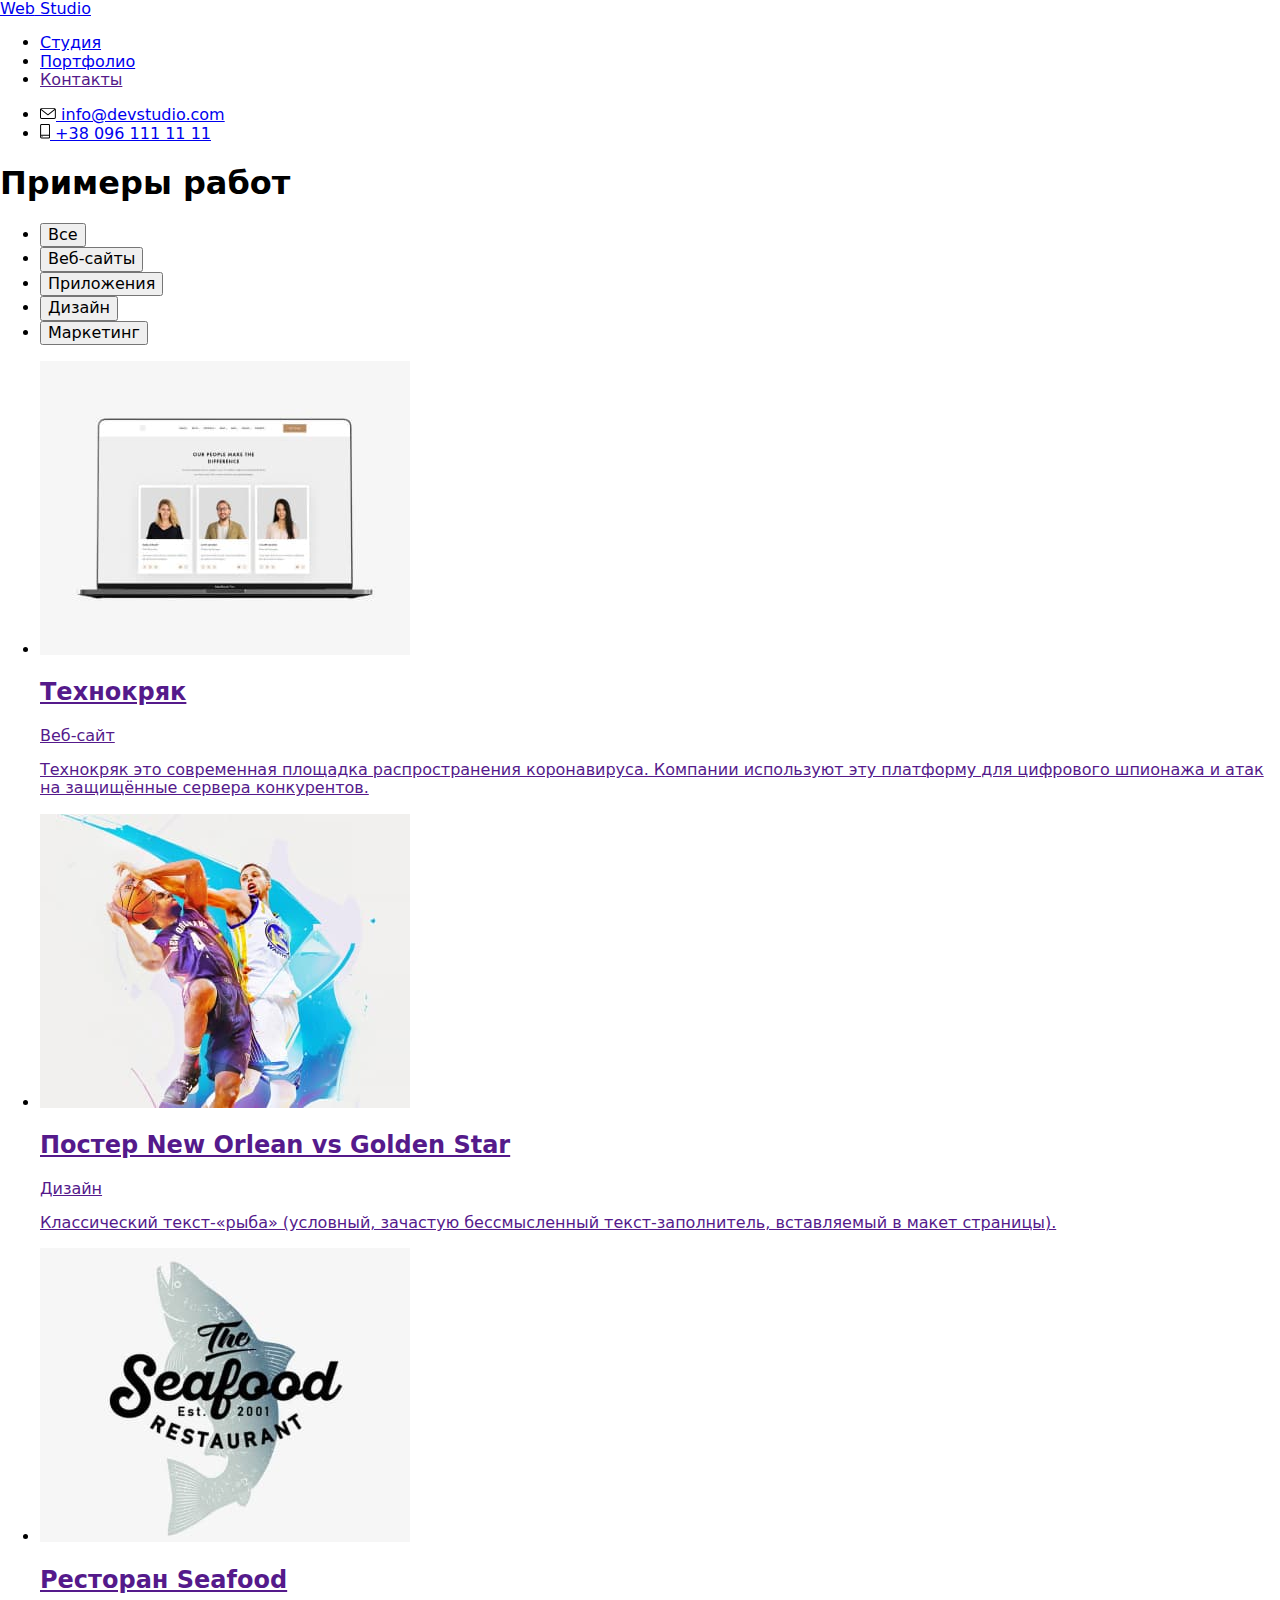
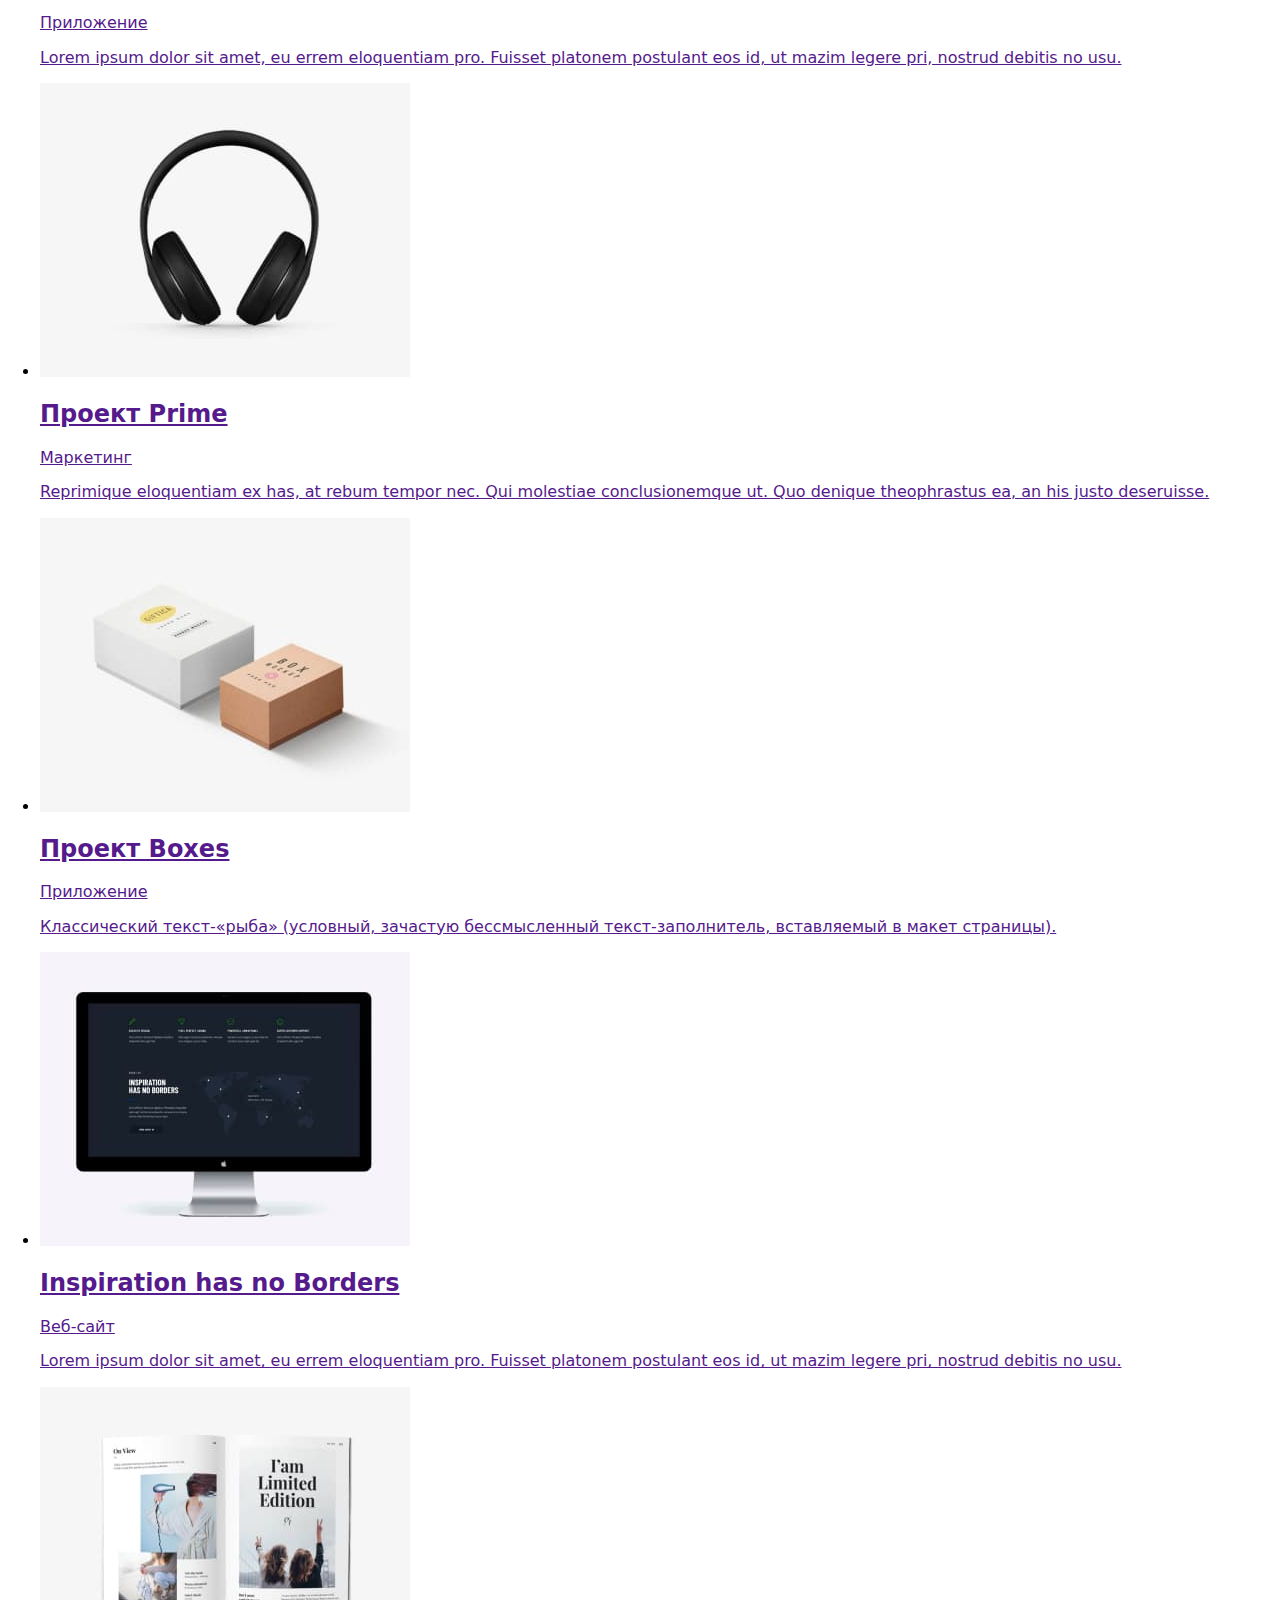
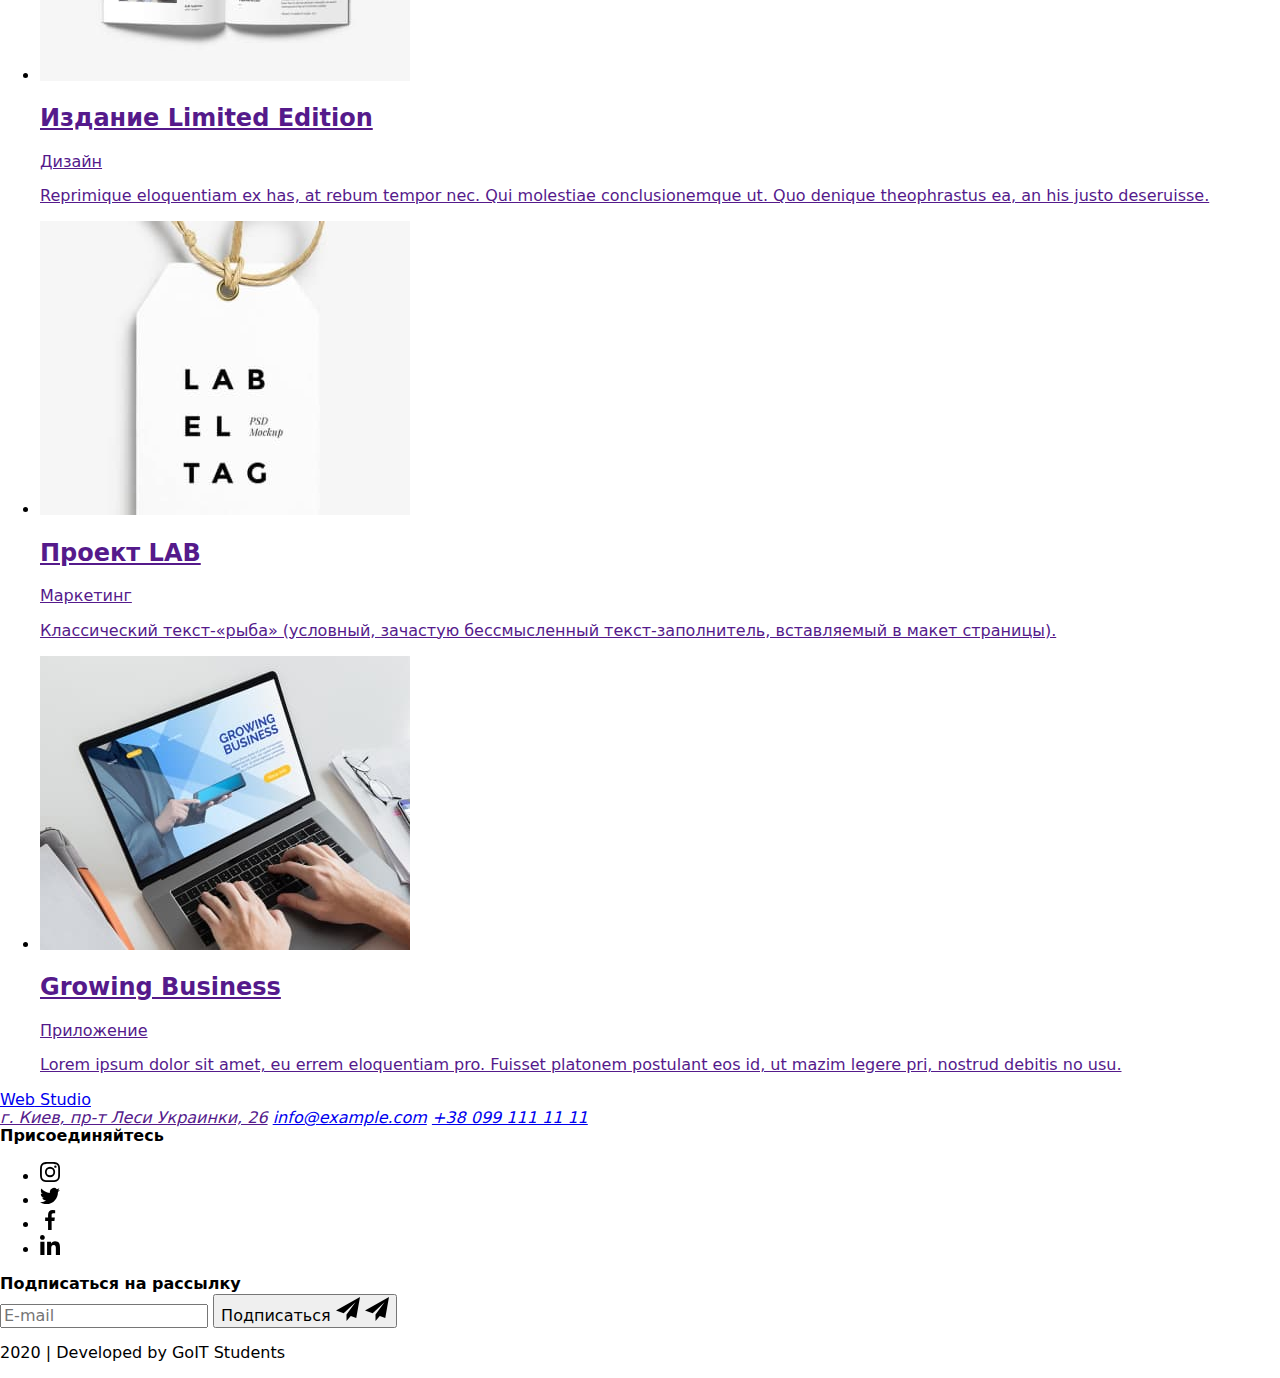
==== portfolio.html @ 7282d92f "Create portfolio.html" ====
<!DOCTYPE html>
<html lang="ru">
  <head>
    <meta charset="UTF-8" />
    <meta name="viewport" content="width=device-width, initial-scale=1.0" />
    <title>Web Studio - Портфолио</title>
    <link
      href="https://fonts.googleapis.com/css2?family=Raleway:wght@700&family=Roboto:wght@400;500;700;900&display=swap"
      rel="stylesheet"
    />
    <link
      rel="stylesheet"
      href="https://cdnjs.cloudflare.com/ajax/libs/modern-normalize/0.6.0/modern-normalize.min.css"
    />
    <link rel="stylesheet" href="./css/styles.css" />
  </head>
  <body class="page">
    <!-- Page header -->
    <header class="page-header">
      <div class="container">
        <a href="./index.html" class="logo link"
          ><span class="web">Web</span> <span class="studio">Studio</span></a
        >
        <nav>
          <ul class="nav list">
            <li class="item-nav">
              <a href="./index.html" class="nav-item link">Студия</a>
            </li>
            <li class="item-nav">
              <a href="./portfolio.html" class="nav-item link current"
                >Портфолио</a
              >
            </li>
            <li class="item-nav">
              <a href="" class="nav-item link">Контакты</a>
            </li>
          </ul>
        </nav>
        <ul class="nav-contacts list">
          <li class="item-nav-contacts">
            <a href="mailto:info@devstudio.com" class="nav-contacts-item link">
              <svg class="icon-envelope" width="16" height="11.2">
                <use href="./images/svg/sprite.svg#icon-envelope"></use>
              </svg>
              info@devstudio.com
            </a>
          </li>
          <li class="item-nav-contacts">
            <a href="tel:+380961111111" class="nav-contacts-item link">
              <svg class="icon-smartphone" width="10" height="14.94">
                <use href="./images/svg/sprite.svg#icon-smartphone"></use>
              </svg>
              +38 096 111 11 11
            </a>
          </li>
        </ul>
      </div>
    </header>
    <!-- Main -->
    <main class="portfolio">
      <!-- Portfolio filter -->
      <div class="container">
        <h1 class="title visually-hidden">Примеры работ</h1>
        <ul class="filter list">
          <li class="filter-item">
            <button type="button" class="filter-button">Все</button>
          </li>
          <li class="filter-item">
            <button type="button" class="filter-button">
              Веб-сайты
            </button>
          </li>
          <li class="filter-item">
            <button type="button" class="filter-button">
              Приложения
            </button>
          </li>
          <li class="filter-item">
            <button type="button" class="filter-button">Дизайн</button>
          </li>
          <li class="filter-item">
            <button type="button" class="filter-button">
              Маркетинг
            </button>
          </li>
        </ul>
        <!-- Examples -->
        <ul class="examples list">
          <li class="examples-item">
            <a href="" class="link">
              <div class="examples-thumb">
                <img
                  src="./images/portfolio/technohriak.jpg"
                  width="370"
                  height="294"
                  alt="открытый ноутбук"
                  class="img"
                />
              </div>
              <div class="examples-content">
                <h2 class="examples-title">Технокряк</h2>
                <p class="sort">Веб-сайт</p>
                <p class="description">
                  Технокряк это современная площадка распространения
                  коронавируса. Компании используют эту платформу для цифрового
                  шпионажа и атак на защищённые сервера конкурентов.
                </p>
              </div>
            </a>
          </li>
          <li class="examples-item">
            <a href="" class="link">
              <div class="examples-thumb">
                <img
                  src="./images/portfolio/neworlean.jpg"
                  width="370"
                  height="294"
                  alt="два баскетболиста бросают мяч"
                  class="img"
                />
              </div>
              <div class="examples-content">
                <h2 class="examples-title">
                  Постер New Orlean vs Golden Star
                </h2>
                <p class="sort">Дизайн</p>
                <p class="description">
                  Классический текст-«рыба» (условный, зачастую бессмысленный
                  текст-заполнитель, вставляемый в макет страницы).
                </p>
              </div>
            </a>
          </li>
          <li class="examples-item">
            <a href="" class="link">
              <div class="examples-thumb">
                <img
                  src="./images/portfolio/seafood.jpg"
                  width="370"
                  height="294"
                  alt="лосось"
                  class="img"
                />
              </div>
              <div class="examples-content">
                <h2 class="examples-title">Ресторан Seafood</h2>
                <p class="sort">Приложение</p>
                <p class="description">
                  Lorem ipsum dolor sit amet, eu errem eloquentiam pro. Fuisset
                  platonem postulant eos id, ut mazim legere pri, nostrud
                  debitis no usu.
                </p>
              </div>
            </a>
          </li>
          <li class="examples-item">
            <a href="" class="link">
              <div class="examples-thumb">
                <img
                  src="./images/portfolio/prime.jpg"
                  width="370"
                  height="294"
                  alt="закрытые черные наушники"
                  class="img"
                />
              </div>
              <div class="examples-content">
                <h2 class="examples-title">Проект Prime</h2>
                <p class="sort">Маркетинг</p>
                <p class="description">
                  Reprimique eloquentiam ex has, at rebum tempor nec. Qui
                  molestiae conclusionemque ut. Quo denique theophrastus ea, an
                  his justo deseruisse.
                </p>
              </div>
            </a>
          </li>
          <li class="examples-item">
            <a href="" class="link">
              <div class="examples-thumb">
                <img
                  src="./images/portfolio/boxes.jpg"
                  width="370"
                  height="294"
                  alt="две коробки"
                  class="img"
                />
              </div>
              <div class="examples-content">
                <h2 class="examples-title">Проект Boxes</h2>
                <p class="sort">Приложение</p>
                <p class="description">
                  Классический текст-«рыба» (условный, зачастую бессмысленный
                  текст-заполнитель, вставляемый в макет страницы).
                </p>
              </div>
            </a>
          </li>
          <li class="examples-item">
            <a href="" class="link">
              <div class="examples-thumb">
                <img
                  src="./images/portfolio/inspiration.jpg"
                  width="370"
                  height="294"
                  alt="монитор Apple"
                  class="img"
                />
              </div>
              <div class="examples-content">
                <h2 class="examples-title">Inspiration has no Borders</h2>
                <p class="sort">Веб-сайт</p>
                <p class="description">
                  Lorem ipsum dolor sit amet, eu errem eloquentiam pro. Fuisset
                  platonem postulant eos id, ut mazim legere pri, nostrud
                  debitis no usu.
                </p>
              </div>
            </a>
          </li>
          <li class="examples-item">
            <a href="" class="link">
              <div class="examples-thumb">
                <img
                  src="./images/portfolio/limited.jpg"
                  width="370"
                  height="294"
                  alt="открытый глянцевый журнал"
                  class="img"
                />
              </div>
              <div class="examples-content">
                <h2 class="examples-title">Издание Limited Edition</h2>
                <p class="sort">Дизайн</p>
                <p class="description">
                  Reprimique eloquentiam ex has, at rebum tempor nec. Qui
                  molestiae conclusionemque ut. Quo denique theophrastus ea, an
                  his justo deseruisse.
                </p>
              </div>
            </a>
          </li>
          <li class="examples-item">
            <a href="" class="link">
              <div class="examples-thumb">
                <img
                  src="./images/portfolio/lab.jpg"
                  width="370"
                  height="294"
                  alt="бирка для одежды"
                  class="img"
                />
              </div>
              <div class="examples-content">
                <h2 class="examples-title">Проект LAB</h2>
                <p class="sort">Маркетинг</p>
                <p class="description">
                  Классический текст-«рыба» (условный, зачастую бессмысленный
                  текст-заполнитель, вставляемый в макет страницы).
                </p>
              </div>
            </a>
          </li>
          <li class="examples-item">
            <a href="" class="link">
              <div class="examples-thumb">
                <img
                  src="./images/portfolio/growing.jpg"
                  width="370"
                  height="294"
                  alt="открытый ноутбук и документы"
                  class="img"
                />
              </div>
              <div class="examples-content">
                <h2 class="examples-title">Growing Business</h2>
                <p class="sort">Приложение</p>
                <p class="description">
                  Lorem ipsum dolor sit amet, eu errem eloquentiam pro. Fuisset
                  platonem postulant eos id, ut mazim legere pri, nostrud
                  debitis no usu.
                </p>
              </div>
            </a>
          </li>
        </ul>
      </div>
    </main>
    <!-- Page footer -->
    <footer class="footer">
      <div class="container">
        <div>
          <a href="./index.html" class="logo-footer link"
            ><span class="web">Web</span> <span class="studio">Studio</span></a
          >
          <!-- Contacts -->
          <address class="address">
            <a href="" class="place link">г. Киев, пр-т Леси Украинки, 26</a>
            <a href="mailto:info@example.com" class="contacts link"
              >info@example.com</a
            >
            <a href="tel:+380991111111" class="contacts link"
              >+38 099 111 11 11</a
            >
          </address>
        </div>
        <!-- Social networks -->
        <div class="social">
          <b class="action">Присоединяйтесь</b>
          <ul class="list">
            <li>
              <a href="" class="link" aria-label="Ссылка на Instagram">
                <svg class="icon-instagram" width="20" height="20">
                  <use href="./images/svg/sprite.svg#icon-instagram"></use>
                </svg>
              </a>
            </li>
            <li>
              <a href="" class="link" aria-label="Ссылка на Twitter">
                <svg class="icon-twitter" width="20" height="20">
                  <use href="./images/svg/sprite.svg#icon-twitter"></use>
                </svg>
              </a>
            </li>
            <li>
              <a href="" class="link" aria-label="Ссылка на Facebook">
                <svg class="icon-facebook" width="20" height="20">
                  <use href="./images/svg/sprite.svg#icon-facebook"></use>
                </svg>
              </a>
            </li>
            <li>
              <a href="" class="link" aria-label="Ссылка на LinkedIn">
                <svg class="icon-linkedin" width="20" height="20">
                  <use href="./images/svg/sprite.svg#icon-linkedin"></use>
                </svg>
              </a>
            </li>
          </ul>
        </div>
        <!-- Subscribe -->
        <div class="subscribe">
          <b class="action">Подписаться на рассылку</b>
          <form class="subscribe-form">
            <input
              type="email"
              name="email-subscribe"
              id="email-subscribe"
              placeholder="E-mail"
              class="email-subscribe"
            />
            <button href="" class="button">
              Подписаться
              <svg class="icon-airplane-one" width="24" height="24">
                <use href="./images/svg/sprite.svg#icon-airplane"></use>
              </svg>
              <svg class="icon-airplane-two" width="24" height="24">
                <use href="./images/svg/sprite.svg#icon-airplane"></use>
              </svg>
            </button>
          </form>
        </div>
      </div>
      <!-- Copyright -->
      <p class="copyright">2020 | Developed by GoIT Students</p>
    </footer>
  </body>
</html>
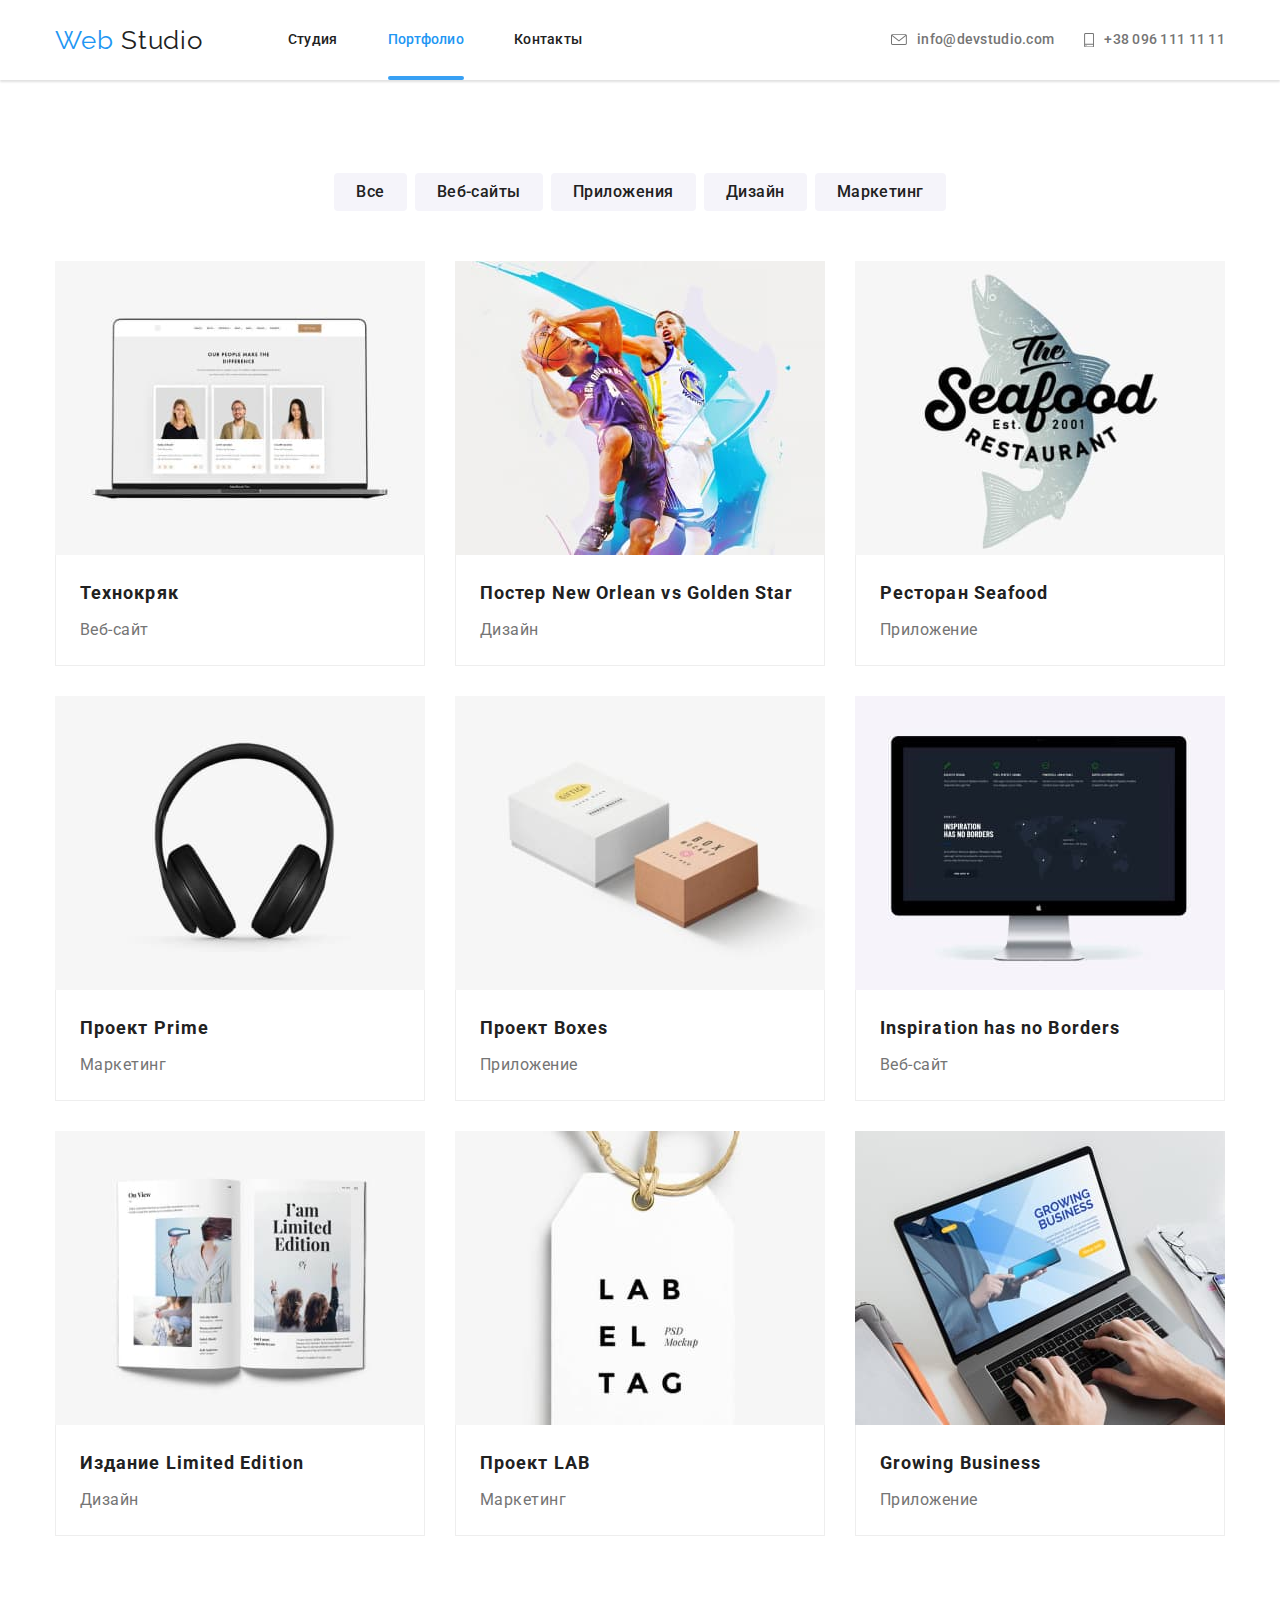
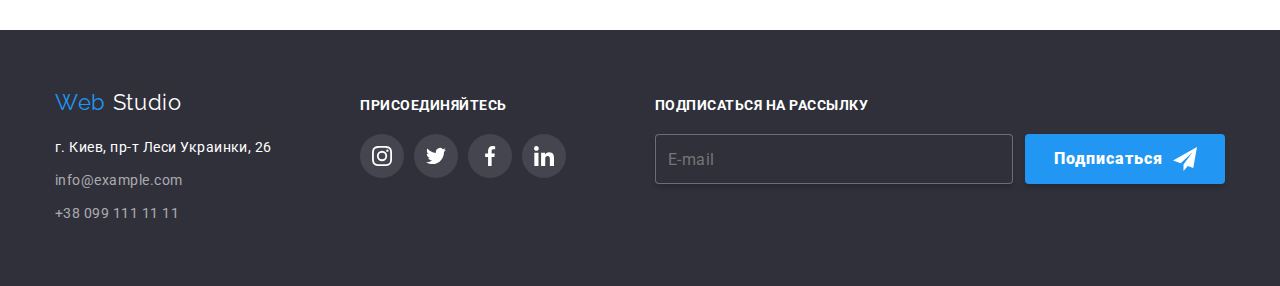
==== commit 60ed33fb: "Update portfolio.html" ====
--- a/portfolio.html
+++ b/portfolio.html
@@ -4,41 +4,31 @@
     <meta charset="UTF-8" />
     <meta name="viewport" content="width=device-width, initial-scale=1.0" />
     <title>Web Studio - Портфолио</title>
-    <link
-      href="https://fonts.googleapis.com/css2?family=Raleway:wght@700&family=Roboto:wght@400;500;700;900&display=swap"
-      rel="stylesheet"
-    />
-    <link
-      rel="stylesheet"
-      href="https://cdnjs.cloudflare.com/ajax/libs/modern-normalize/0.6.0/modern-normalize.min.css"
-    />
-    <link rel="stylesheet" href="./css/styles.css" />
+    <link rel="stylesheet" href="./css/portfolio.min.css" />
   </head>
   <body class="page">
     <!-- Page header -->
     <header class="page-header">
       <div class="container">
-        <a href="./index.html" class="logo link"
+        <a href="./index.html" class="logo"
           ><span class="web">Web</span> <span class="studio">Studio</span></a
         >
         <nav>
-          <ul class="nav list">
+          <ul class="nav">
             <li class="item-nav">
-              <a href="./index.html" class="nav-item link">Студия</a>
+              <a href="./index.html" class="nav-item">Студия</a>
             </li>
             <li class="item-nav">
-              <a href="./portfolio.html" class="nav-item link current"
-                >Портфолио</a
-              >
+              <a href="./portfolio.html" class="nav-item current">Портфолио</a>
             </li>
             <li class="item-nav">
-              <a href="" class="nav-item link">Контакты</a>
+              <a href="" class="nav-item">Контакты</a>
             </li>
           </ul>
         </nav>
-        <ul class="nav-contacts list">
+        <ul class="nav-contacts">
           <li class="item-nav-contacts">
-            <a href="mailto:info@devstudio.com" class="nav-contacts-item link">
+            <a href="mailto:info@devstudio.com" class="nav-contacts-item">
               <svg class="icon-envelope" width="16" height="11.2">
                 <use href="./images/svg/sprite.svg#icon-envelope"></use>
               </svg>
@@ -46,7 +36,7 @@
             </a>
           </li>
           <li class="item-nav-contacts">
-            <a href="tel:+380961111111" class="nav-contacts-item link">
+            <a href="tel:+380961111111" class="nav-contacts-item">
               <svg class="icon-smartphone" width="10" height="14.94">
                 <use href="./images/svg/sprite.svg#icon-smartphone"></use>
               </svg>
@@ -60,8 +50,8 @@
     <main class="portfolio">
       <!-- Portfolio filter -->
       <div class="container">
-        <h1 class="title visually-hidden">Примеры работ</h1>
-        <ul class="filter list">
+        <h1 class="portfolio-title">Примеры работ</h1>
+        <ul class="filter">
           <li class="filter-item">
             <button type="button" class="filter-button">Все</button>
           </li>
@@ -85,9 +75,9 @@
           </li>
         </ul>
         <!-- Examples -->
-        <ul class="examples list">
-          <li class="examples-item">
-            <a href="" class="link">
+        <ul class="examples">
+          <li class="examples-item">
+            <a href="" class="examples-link">
               <div class="examples-thumb">
                 <img
                   src="./images/portfolio/technohriak.jpg"
@@ -109,7 +99,7 @@
             </a>
           </li>
           <li class="examples-item">
-            <a href="" class="link">
+            <a href="" class="examples-link">
               <div class="examples-thumb">
                 <img
                   src="./images/portfolio/neworlean.jpg"
@@ -132,7 +122,7 @@
             </a>
           </li>
           <li class="examples-item">
-            <a href="" class="link">
+            <a href="" class="examples-link">
               <div class="examples-thumb">
                 <img
                   src="./images/portfolio/seafood.jpg"
@@ -154,7 +144,7 @@
             </a>
           </li>
           <li class="examples-item">
-            <a href="" class="link">
+            <a href="" class="examples-link">
               <div class="examples-thumb">
                 <img
                   src="./images/portfolio/prime.jpg"
@@ -176,7 +166,7 @@
             </a>
           </li>
           <li class="examples-item">
-            <a href="" class="link">
+            <a href="" class="examples-link">
               <div class="examples-thumb">
                 <img
                   src="./images/portfolio/boxes.jpg"
@@ -197,7 +187,7 @@
             </a>
           </li>
           <li class="examples-item">
-            <a href="" class="link">
+            <a href="" class="examples-link">
               <div class="examples-thumb">
                 <img
                   src="./images/portfolio/inspiration.jpg"
@@ -219,7 +209,7 @@
             </a>
           </li>
           <li class="examples-item">
-            <a href="" class="link">
+            <a href="" class="examples-link">
               <div class="examples-thumb">
                 <img
                   src="./images/portfolio/limited.jpg"
@@ -241,7 +231,7 @@
             </a>
           </li>
           <li class="examples-item">
-            <a href="" class="link">
+            <a href="" class="examples-link">
               <div class="examples-thumb">
                 <img
                   src="./images/portfolio/lab.jpg"
@@ -262,7 +252,7 @@
             </a>
           </li>
           <li class="examples-item">
-            <a href="" class="link">
+            <a href="" class="examples-link">
               <div class="examples-thumb">
                 <img
                   src="./images/portfolio/growing.jpg"
@@ -290,47 +280,45 @@
     <footer class="footer">
       <div class="container">
         <div>
-          <a href="./index.html" class="logo-footer link"
+          <a href="./index.html" class="logo-footer"
             ><span class="web">Web</span> <span class="studio">Studio</span></a
           >
           <!-- Contacts -->
           <address class="address">
-            <a href="" class="place link">г. Киев, пр-т Леси Украинки, 26</a>
-            <a href="mailto:info@example.com" class="contacts link"
+            <a href="" class="place">г. Киев, пр-т Леси Украинки, 26</a>
+            <a href="mailto:info@example.com" class="contacts"
               >info@example.com</a
             >
-            <a href="tel:+380991111111" class="contacts link"
-              >+38 099 111 11 11</a
-            >
+            <a href="tel:+380991111111" class="contacts">+38 099 111 11 11</a>
           </address>
         </div>
         <!-- Social networks -->
         <div class="social">
           <b class="action">Присоединяйтесь</b>
-          <ul class="list">
+          <ul class="social-list">
             <li>
-              <a href="" class="link" aria-label="Ссылка на Instagram">
+              <a href="" class="instagram" aria-label="Ссылка на Instagram">
                 <svg class="icon-instagram" width="20" height="20">
                   <use href="./images/svg/sprite.svg#icon-instagram"></use>
                 </svg>
               </a>
             </li>
             <li>
-              <a href="" class="link" aria-label="Ссылка на Twitter">
+              <a href="" class="twitter" aria-label="Ссылка на Twitter">
                 <svg class="icon-twitter" width="20" height="20">
                   <use href="./images/svg/sprite.svg#icon-twitter"></use>
                 </svg>
               </a>
             </li>
             <li>
-              <a href="" class="link" aria-label="Ссылка на Facebook">
+              <a href="" class="facebook" aria-label="Ссылка на Facebook">
                 <svg class="icon-facebook" width="20" height="20">
                   <use href="./images/svg/sprite.svg#icon-facebook"></use>
                 </svg>
               </a>
             </li>
             <li>
-              <a href="" class="link" aria-label="Ссылка на LinkedIn">
+              <a href="" class="linkedin" aria-label="Ссылка на LinkedIn">
                 <svg class="icon-linkedin" width="20" height="20">
                   <use href="./images/svg/sprite.svg#icon-linkedin"></use>
                 </svg>
@@ -361,8 +349,6 @@
           </form>
         </div>
       </div>
-      <!-- Copyright -->
-      <p class="copyright">2020 | Developed by GoIT Students</p>
     </footer>
   </body>
 </html>
--- a/css/portfolio.min.css
+++ b/css/portfolio.min.css
@@ -0,0 +1,2 @@
+@import url(https://fonts.googleapis.com/css2?family=Raleway:wght@700&family=Roboto:wght@400;500;700;900&display=swap);.nav,.nav-contacts,.filter,.examples,.social-list{list-style:none;padding:0;margin:0}.logo,.logo-footer,.nav-item,.nav-contacts-item,.examples-link,.place,.contacts{text-decoration:none}.portfolio-title{position:absolute;width:1px;height:1px;margin:-1px;border:0;padding:0;clip:rect(0 0 0 0);overflow:hidden}@-webkit-keyframes pulsing{0%{-webkit-transform:scale(0.7);transform:scale(0.7)}50%{-webkit-transform:scale(1.1);transform:scale(1.1)}100%{-webkit-transform:scale(0.7);transform:scale(0.7)}}@keyframes pulsing{0%{-webkit-transform:scale(0.7);transform:scale(0.7)}50%{-webkit-transform:scale(1.1);transform:scale(1.1)}100%{-webkit-transform:scale(0.7);transform:scale(0.7)}}/*! modern-normalize v0.6.0 | MIT License | https://github.com/sindresorhus/modern-normalize */*,*::before,*::after{-webkit-box-sizing:border-box;box-sizing:border-box}:root{-moz-tab-size:4;-o-tab-size:4;tab-size:4}html{line-height:1.15;-webkit-text-size-adjust:100%}body{margin:0}body{font-family:system-ui,-apple-system,"Segoe UI",Roboto,Helvetica,Arial,sans-serif,"Apple Color Emoji","Segoe UI Emoji"}hr{height:0}abbr[title]{-webkit-text-decoration:underline dotted;text-decoration:underline dotted}b,strong{font-weight:bolder}code,kbd,samp,pre{font-family:SFMono-Regular, Consolas, 'Liberation Mono', Menlo, monospace;font-size:1em}small{font-size:80%}sub,sup{font-size:75%;line-height:0;position:relative;vertical-align:baseline}sub{bottom:-0.25em}sup{top:-0.5em}button,input,optgroup,select,textarea{font-family:inherit;font-size:100%;line-height:1.15;margin:0}button,select{text-transform:none}button,[type='button'],[type='reset'],[type='submit']{-webkit-appearance:button}button::-moz-focus-inner,[type='button']::-moz-focus-inner,[type='reset']::-moz-focus-inner,[type='submit']::-moz-focus-inner{border-style:none;padding:0}button:-moz-focusring,[type='button']:-moz-focusring,[type='reset']:-moz-focusring,[type='submit']:-moz-focusring{outline:1px dotted ButtonText}fieldset{padding:0.35em 0.75em 0.625em}legend{padding:0}progress{vertical-align:baseline}[type='number']::-webkit-inner-spin-button,[type='number']::-webkit-outer-spin-button{height:auto}[type='search']{-webkit-appearance:textfield;outline-offset:-2px}[type='search']::-webkit-search-decoration{-webkit-appearance:none}::-webkit-file-upload-button{-webkit-appearance:button;font:inherit}summary{display:list-item}.page{color:#757575;background-color:#fff;font-family:Roboto, sans-serif;letter-spacing:0.03em}.container{max-width:1200px;padding-left:15px;padding-right:15px;margin-right:auto;margin-left:auto}.img{display:block;max-width:100%;height:auto}.button{display:-webkit-inline-box;display:-ms-inline-flexbox;display:inline-flex;-webkit-box-align:center;-ms-flex-align:center;align-items:center;-webkit-box-pack:center;-ms-flex-pack:center;justify-content:center;min-width:200px;padding:10px 32px;color:#fff;background-color:#2196f3;font-weight:700;font-size:16px;line-height:1.87;letter-spacing:0.06em;text-align:center;border-radius:4px;-webkit-box-shadow:0px 4px 4px rgba(0,0,0,0.15);box-shadow:0px 4px 4px rgba(0,0,0,0.15);-webkit-transition:background-color 250ms cubic-bezier(0.4, 0, 0.2, 1),color 250ms cubic-bezier(0.4, 0, 0.2, 1),-webkit-transform 250ms cubic-bezier(0.4, 0, 0.2, 1);transition:background-color 250ms cubic-bezier(0.4, 0, 0.2, 1),color 250ms cubic-bezier(0.4, 0, 0.2, 1),-webkit-transform 250ms cubic-bezier(0.4, 0, 0.2, 1);transition:background-color 250ms cubic-bezier(0.4, 0, 0.2, 1),color 250ms cubic-bezier(0.4, 0, 0.2, 1),transform 250ms cubic-bezier(0.4, 0, 0.2, 1);transition:background-color 250ms cubic-bezier(0.4, 0, 0.2, 1),color 250ms cubic-bezier(0.4, 0, 0.2, 1),transform 250ms cubic-bezier(0.4, 0, 0.2, 1),-webkit-transform 250ms cubic-bezier(0.4, 0, 0.2, 1)}.footer .button{font-weight:900}.button:hover,.button:focus{color:#2196f3;background-color:#fff}button{font-family:inherit;letter-spacing:inherit;cursor:pointer;padding:0;border:none;outline-color:#2196f3}.subscribe .button{height:50px;position:relative;padding-left:29px;padding-right:28px;margin-left:auto;overflow:hidden}.icon-airplane-one{margin-left:10px;fill:currentColor;-webkit-transition:-webkit-transform 250ms cubic-bezier(0.4, 0, 0.2, 1);transition:-webkit-transform 250ms cubic-bezier(0.4, 0, 0.2, 1);transition:transform 250ms cubic-bezier(0.4, 0, 0.2, 1);transition:transform 250ms cubic-bezier(0.4, 0, 0.2, 1), -webkit-transform 250ms cubic-bezier(0.4, 0, 0.2, 1)}.icon-airplane-two{position:absolute;fill:currentColor;-webkit-transform:translate(150%, 40px);transform:translate(150%, 40px);-webkit-transition:-webkit-transform 250ms cubic-bezier(0.4, 0, 0.2, 1);transition:-webkit-transform 250ms cubic-bezier(0.4, 0, 0.2, 1);transition:transform 250ms cubic-bezier(0.4, 0, 0.2, 1);transition:transform 250ms cubic-bezier(0.4, 0, 0.2, 1), -webkit-transform 250ms cubic-bezier(0.4, 0, 0.2, 1)}.button:hover .icon-airplane-one,.button:focus .icon-airplane-one{-webkit-transform:translate(100%, -40px);transform:translate(100%, -40px)}.button:hover .icon-airplane-two,.button:focus .icon-airplane-two{-webkit-transform:translate(250%, 0);transform:translate(250%, 0)}.page-header{background-color:#fff;-webkit-box-shadow:0 2px 2px rgba(0,0,0,0.12);box-shadow:0 2px 2px rgba(0,0,0,0.12)}.page-header .container{display:-webkit-box;display:-ms-flexbox;display:flex;-webkit-box-align:center;-ms-flex-align:center;align-items:center;-webkit-box-pack:center;-ms-flex-pack:center;justify-content:center}.logo,.logo-footer{display:inline-block;font-family:Raleway, sans-serif;letter-spacing:0.03em}.logo{font-size:26px;line-height:1.19}.logo .web{color:#2196f3}.logo .studio{color:#212121}.logo-footer{margin-top:0;margin-bottom:20px;font-size:22px;line-height:1.18}.logo-footer .web{color:#2196f3}.logo-footer .studio{color:#fff}.nav,.nav-contacts{display:-webkit-box;display:-ms-flexbox;display:flex;font-weight:500;font-size:14px;line-height:1.14;letter-spacing:0.02em}.nav{margin-left:85px}.item-nav:not(:last-child){margin-right:50px}.nav-item{display:block;padding:32px 0;color:#212121;-webkit-transition:background-color 250ms cubic-bezier(0.4, 0, 0.2, 1),color 250ms cubic-bezier(0.4, 0, 0.2, 1),-webkit-transform 250ms cubic-bezier(0.4, 0, 0.2, 1);transition:background-color 250ms cubic-bezier(0.4, 0, 0.2, 1),color 250ms cubic-bezier(0.4, 0, 0.2, 1),-webkit-transform 250ms cubic-bezier(0.4, 0, 0.2, 1);transition:background-color 250ms cubic-bezier(0.4, 0, 0.2, 1),color 250ms cubic-bezier(0.4, 0, 0.2, 1),transform 250ms cubic-bezier(0.4, 0, 0.2, 1);transition:background-color 250ms cubic-bezier(0.4, 0, 0.2, 1),color 250ms cubic-bezier(0.4, 0, 0.2, 1),transform 250ms cubic-bezier(0.4, 0, 0.2, 1),-webkit-transform 250ms cubic-bezier(0.4, 0, 0.2, 1)}.nav-item::after{display:block;content:'';position:absolute;bottom:0;left:0;width:100%;height:4px;background-color:rgba(33,150,243,0.9);border-radius:4px;opacity:0;-webkit-transform:scaleX(0);transform:scaleX(0);-webkit-transition:opacity 250ms cubic-bezier(0.4, 0, 0.2, 1),-webkit-transform 250ms cubic-bezier(0.4, 0, 0.2, 1);transition:opacity 250ms cubic-bezier(0.4, 0, 0.2, 1),-webkit-transform 250ms cubic-bezier(0.4, 0, 0.2, 1);transition:opacity 250ms cubic-bezier(0.4, 0, 0.2, 1),transform 250ms cubic-bezier(0.4, 0, 0.2, 1);transition:opacity 250ms cubic-bezier(0.4, 0, 0.2, 1),transform 250ms cubic-bezier(0.4, 0, 0.2, 1),-webkit-transform 250ms cubic-bezier(0.4, 0, 0.2, 1)}.nav-item:hover::after{opacity:1;-webkit-transform:scaleX(1);transform:scaleX(1)}.nav-item.current::after{display:block;content:'';position:absolute;bottom:0;left:0;width:100%;height:4px;background-color:rgba(33,150,243,0.9);border-radius:4px;opacity:1;-webkit-transform:scaleX(1);transform:scaleX(1)}.nav-contacts{margin-left:auto}.item-nav-contacts:not(:last-child){margin-right:30px}.nav-contacts-item{display:-webkit-box;display:-ms-flexbox;display:flex;-webkit-box-align:center;-ms-flex-align:center;align-items:center;color:#757575;-webkit-transition:background-color 250ms cubic-bezier(0.4, 0, 0.2, 1),color 250ms cubic-bezier(0.4, 0, 0.2, 1),-webkit-transform 250ms cubic-bezier(0.4, 0, 0.2, 1);transition:background-color 250ms cubic-bezier(0.4, 0, 0.2, 1),color 250ms cubic-bezier(0.4, 0, 0.2, 1),-webkit-transform 250ms cubic-bezier(0.4, 0, 0.2, 1);transition:background-color 250ms cubic-bezier(0.4, 0, 0.2, 1),color 250ms cubic-bezier(0.4, 0, 0.2, 1),transform 250ms cubic-bezier(0.4, 0, 0.2, 1);transition:background-color 250ms cubic-bezier(0.4, 0, 0.2, 1),color 250ms cubic-bezier(0.4, 0, 0.2, 1),transform 250ms cubic-bezier(0.4, 0, 0.2, 1),-webkit-transform 250ms cubic-bezier(0.4, 0, 0.2, 1)}.icon-envelope,.icon-smartphone{margin-right:10px;fill:currentColor;-webkit-transition:-webkit-transform 250ms cubic-bezier(0.4, 0, 0.2, 1);transition:-webkit-transform 250ms cubic-bezier(0.4, 0, 0.2, 1);transition:transform 250ms cubic-bezier(0.4, 0, 0.2, 1);transition:transform 250ms cubic-bezier(0.4, 0, 0.2, 1), -webkit-transform 250ms cubic-bezier(0.4, 0, 0.2, 1)}.nav-item:hover,.nav-item:focus,.nav-contacts-item:hover,.nav-contacts-item:focus{color:#2196f3}.nav-contacts-item:hover .icon-envelope,.nav-contacts-item:focus .icon-envelope,.nav-contacts-item:hover .icon-smartphone,.nav-contacts-item:focus .icon-smartphone{-webkit-transform:rotate(360deg);transform:rotate(360deg)}.nav .current{color:#2196f3}.item-nav{position:relative}.portfolio .container{padding-top:93px;padding-bottom:94px}.portfolio-title{margin-top:0;margin-bottom:50px;color:#212121}.filter{display:-webkit-box;display:-ms-flexbox;display:flex;-webkit-box-pack:center;-ms-flex-pack:center;justify-content:center;margin-bottom:50px}.filter-item:not(:last-child){margin-right:8px}.filter-button{padding:6px 22px;border-radius:4px;color:#212121;background-color:#f5f4fa;font-weight:500;font-size:16px;line-height:1.63;-webkit-transition:background-color 250ms cubic-bezier(0.4, 0, 0.2, 1),color 250ms cubic-bezier(0.4, 0, 0.2, 1),-webkit-box-shadow 250ms cubic-bezier(0.4, 0, 0.2, 1),-webkit-transform 250ms cubic-bezier(0.4, 0, 0.2, 1);transition:background-color 250ms cubic-bezier(0.4, 0, 0.2, 1),color 250ms cubic-bezier(0.4, 0, 0.2, 1),-webkit-box-shadow 250ms cubic-bezier(0.4, 0, 0.2, 1),-webkit-transform 250ms cubic-bezier(0.4, 0, 0.2, 1);transition:background-color 250ms cubic-bezier(0.4, 0, 0.2, 1),color 250ms cubic-bezier(0.4, 0, 0.2, 1),box-shadow 250ms cubic-bezier(0.4, 0, 0.2, 1),transform 250ms cubic-bezier(0.4, 0, 0.2, 1);transition:background-color 250ms cubic-bezier(0.4, 0, 0.2, 1),color 250ms cubic-bezier(0.4, 0, 0.2, 1),box-shadow 250ms cubic-bezier(0.4, 0, 0.2, 1),transform 250ms cubic-bezier(0.4, 0, 0.2, 1),-webkit-box-shadow 250ms cubic-bezier(0.4, 0, 0.2, 1),-webkit-transform 250ms cubic-bezier(0.4, 0, 0.2, 1)}.filter-button:hover,.filter-button:focus{color:#fff;background-color:#2196f3;-webkit-box-shadow:0px 2px 2px rgba(0,0,0,0.12),0px 1px 2px rgba(0,0,0,0.08),0px 3px 1px rgba(0,0,0,0.1);box-shadow:0px 2px 2px rgba(0,0,0,0.12),0px 1px 2px rgba(0,0,0,0.08),0px 3px 1px rgba(0,0,0,0.1)}.examples{display:-webkit-box;display:-ms-flexbox;display:flex;-ms-flex-wrap:wrap;flex-wrap:wrap}.examples-item{position:relative;width:calc((100% - (30px * 2)) / 3);margin-right:30px;margin-bottom:30px;background-color:#fff;-webkit-transition:-webkit-box-shadow 250ms cubic-bezier(0.4, 0, 0.2, 1);transition:-webkit-box-shadow 250ms cubic-bezier(0.4, 0, 0.2, 1);transition:box-shadow 250ms cubic-bezier(0.4, 0, 0.2, 1);transition:box-shadow 250ms cubic-bezier(0.4, 0, 0.2, 1), -webkit-box-shadow 250ms cubic-bezier(0.4, 0, 0.2, 1)}.examples-item:nth-child(3n){margin-right:0}.examples-item:nth-child(n+7){margin-bottom:0}.examples-item:hover,.examples-item:focus{-webkit-box-shadow:1px 4px 6px rgba(0,0,0,0.16),0px 4px 4px rgba(0,0,0,0.06),0px 1px 1px rgba(0,0,0,0.12);box-shadow:1px 4px 6px rgba(0,0,0,0.16),0px 4px 4px rgba(0,0,0,0.06),0px 1px 1px rgba(0,0,0,0.12)}.examples-thumb{position:relative;overflow:hidden}.examples-thumb::before{display:block;padding:63px 24px;content:'';position:absolute;top:0;left:0;width:100%;height:294px;background-color:rgba(33,150,243,0.9);opacity:0;-webkit-transform:translateY(100%);transform:translateY(100%);-webkit-transition:opacity 250ms cubic-bezier(0.4, 0, 0.2, 1),-webkit-transform 250ms cubic-bezier(0.4, 0, 0.2, 1);transition:opacity 250ms cubic-bezier(0.4, 0, 0.2, 1),-webkit-transform 250ms cubic-bezier(0.4, 0, 0.2, 1);transition:opacity 250ms cubic-bezier(0.4, 0, 0.2, 1),transform 250ms cubic-bezier(0.4, 0, 0.2, 1);transition:opacity 250ms cubic-bezier(0.4, 0, 0.2, 1),transform 250ms cubic-bezier(0.4, 0, 0.2, 1),-webkit-transform 250ms cubic-bezier(0.4, 0, 0.2, 1)}.examples-content{padding-top:20px;padding-bottom:20px;padding-left:24px;padding-right:24px;border-left:1px solid #eee;border-right:1px solid #eee;border-bottom:1px solid #eee}.examples-title{margin-top:0;margin-bottom:4px;color:#212121;font-weight:700;font-size:18px;line-height:2;letter-spacing:0.06em}.description{position:absolute;top:0;left:0;margin-top:0;margin-bottom:0;padding-top:63px;padding-left:24px;padding-right:24px;color:#fff;font-size:18px;line-height:1.56;opacity:0;-webkit-transform:translateY(100%);transform:translateY(100%);-webkit-transition:opacity 250ms cubic-bezier(0.4, 0, 0.2, 1),-webkit-transform 250ms cubic-bezier(0.4, 0, 0.2, 1);transition:opacity 250ms cubic-bezier(0.4, 0, 0.2, 1),-webkit-transform 250ms cubic-bezier(0.4, 0, 0.2, 1);transition:opacity 250ms cubic-bezier(0.4, 0, 0.2, 1),transform 250ms cubic-bezier(0.4, 0, 0.2, 1);transition:opacity 250ms cubic-bezier(0.4, 0, 0.2, 1),transform 250ms cubic-bezier(0.4, 0, 0.2, 1),-webkit-transform 250ms cubic-bezier(0.4, 0, 0.2, 1)}.examples-item:hover .examples-thumb::before,.examples-item:hover .description{opacity:1;-webkit-transform:translateY(0);transform:translateY(0)}.sort{display:block;margin-top:0;margin-bottom:0;color:#757575;font-size:16px;line-height:1.88}.footer{padding-top:60px;padding-bottom:60px;background-color:#2f303a}.footer .container{display:-webkit-box;display:-ms-flexbox;display:flex;-webkit-box-align:baseline;-ms-flex-align:baseline;align-items:baseline;-webkit-box-pack:justify;-ms-flex-pack:justify;justify-content:space-between}.address{display:-webkit-box;display:-ms-flexbox;display:flex;-webkit-box-orient:vertical;-webkit-box-direction:normal;-ms-flex-direction:column;flex-direction:column;font-size:14px;line-height:1.71;font-style:normal}.place{display:inline-block;margin-bottom:9px;color:#fff}.contacts{display:inline-block;color:rgba(255,255,255,0.6)}.contacts:not(:last-child){margin-bottom:9px}.social{min-width:206px}.social-list{display:-webkit-box;display:-ms-flexbox;display:flex;-webkit-box-align:center;-ms-flex-align:center;align-items:center;-webkit-box-pack:justify;-ms-flex-pack:justify;justify-content:space-between}.social .icon-instagram,.social .icon-twitter,.social .icon-facebook,.social .icon-linkedin{fill:currentColor}.social .instagram{display:-webkit-box;display:-ms-flexbox;display:flex;-webkit-box-align:center;-ms-flex-align:center;align-items:center;-webkit-box-pack:center;-ms-flex-pack:center;justify-content:center;width:44px;height:44px;background-color:rgba(255,255,255,0.1);color:#fff;border-radius:50%;-webkit-transition:background-color 250ms cubic-bezier(0.4, 0, 0.2, 1),color 250ms cubic-bezier(0.4, 0, 0.2, 1),-webkit-transform 250ms cubic-bezier(0.4, 0, 0.2, 1);transition:background-color 250ms cubic-bezier(0.4, 0, 0.2, 1),color 250ms cubic-bezier(0.4, 0, 0.2, 1),-webkit-transform 250ms cubic-bezier(0.4, 0, 0.2, 1);transition:background-color 250ms cubic-bezier(0.4, 0, 0.2, 1),color 250ms cubic-bezier(0.4, 0, 0.2, 1),transform 250ms cubic-bezier(0.4, 0, 0.2, 1);transition:background-color 250ms cubic-bezier(0.4, 0, 0.2, 1),color 250ms cubic-bezier(0.4, 0, 0.2, 1),transform 250ms cubic-bezier(0.4, 0, 0.2, 1),-webkit-transform 250ms cubic-bezier(0.4, 0, 0.2, 1)}.social .instagram:hover,.social .instagram:focus{background-color:#2196f3}.social .twitter{display:-webkit-box;display:-ms-flexbox;display:flex;-webkit-box-align:center;-ms-flex-align:center;align-items:center;-webkit-box-pack:center;-ms-flex-pack:center;justify-content:center;width:44px;height:44px;background-color:rgba(255,255,255,0.1);color:#fff;border-radius:50%;-webkit-transition:background-color 250ms cubic-bezier(0.4, 0, 0.2, 1),color 250ms cubic-bezier(0.4, 0, 0.2, 1),-webkit-transform 250ms cubic-bezier(0.4, 0, 0.2, 1);transition:background-color 250ms cubic-bezier(0.4, 0, 0.2, 1),color 250ms cubic-bezier(0.4, 0, 0.2, 1),-webkit-transform 250ms cubic-bezier(0.4, 0, 0.2, 1);transition:background-color 250ms cubic-bezier(0.4, 0, 0.2, 1),color 250ms cubic-bezier(0.4, 0, 0.2, 1),transform 250ms cubic-bezier(0.4, 0, 0.2, 1);transition:background-color 250ms cubic-bezier(0.4, 0, 0.2, 1),color 250ms cubic-bezier(0.4, 0, 0.2, 1),transform 250ms cubic-bezier(0.4, 0, 0.2, 1),-webkit-transform 250ms cubic-bezier(0.4, 0, 0.2, 1)}.social .twitter:hover,.social .twitter:focus{background-color:#2196f3}.social .facebook{display:-webkit-box;display:-ms-flexbox;display:flex;-webkit-box-align:center;-ms-flex-align:center;align-items:center;-webkit-box-pack:center;-ms-flex-pack:center;justify-content:center;width:44px;height:44px;background-color:rgba(255,255,255,0.1);color:#fff;border-radius:50%;-webkit-transition:background-color 250ms cubic-bezier(0.4, 0, 0.2, 1),color 250ms cubic-bezier(0.4, 0, 0.2, 1),-webkit-transform 250ms cubic-bezier(0.4, 0, 0.2, 1);transition:background-color 250ms cubic-bezier(0.4, 0, 0.2, 1),color 250ms cubic-bezier(0.4, 0, 0.2, 1),-webkit-transform 250ms cubic-bezier(0.4, 0, 0.2, 1);transition:background-color 250ms cubic-bezier(0.4, 0, 0.2, 1),color 250ms cubic-bezier(0.4, 0, 0.2, 1),transform 250ms cubic-bezier(0.4, 0, 0.2, 1);transition:background-color 250ms cubic-bezier(0.4, 0, 0.2, 1),color 250ms cubic-bezier(0.4, 0, 0.2, 1),transform 250ms cubic-bezier(0.4, 0, 0.2, 1),-webkit-transform 250ms cubic-bezier(0.4, 0, 0.2, 1)}.social .facebook:hover,.social .facebook:focus{background-color:#2196f3}.social .linkedin{display:-webkit-box;display:-ms-flexbox;display:flex;-webkit-box-align:center;-ms-flex-align:center;align-items:center;-webkit-box-pack:center;-ms-flex-pack:center;justify-content:center;width:44px;height:44px;background-color:rgba(255,255,255,0.1);color:#fff;border-radius:50%;-webkit-transition:background-color 250ms cubic-bezier(0.4, 0, 0.2, 1),color 250ms cubic-bezier(0.4, 0, 0.2, 1),-webkit-transform 250ms cubic-bezier(0.4, 0, 0.2, 1);transition:background-color 250ms cubic-bezier(0.4, 0, 0.2, 1),color 250ms cubic-bezier(0.4, 0, 0.2, 1),-webkit-transform 250ms cubic-bezier(0.4, 0, 0.2, 1);transition:background-color 250ms cubic-bezier(0.4, 0, 0.2, 1),color 250ms cubic-bezier(0.4, 0, 0.2, 1),transform 250ms cubic-bezier(0.4, 0, 0.2, 1);transition:background-color 250ms cubic-bezier(0.4, 0, 0.2, 1),color 250ms cubic-bezier(0.4, 0, 0.2, 1),transform 250ms cubic-bezier(0.4, 0, 0.2, 1),-webkit-transform 250ms cubic-bezier(0.4, 0, 0.2, 1)}.social .linkedin:hover,.social .linkedin:focus{background-color:#2196f3}.subscribe{display:block}.subscribe-form{display:-webkit-box;display:-ms-flexbox;display:flex}.email-subscribe{display:block;width:358px;height:50px;padding:18px 12px;margin-right:12px;color:rgba(255,255,255,0.6);background-color:#2f303a;font-weight:400;font-size:16px;line-height:1.87;letter-spacing:0.03em;border:1px solid rgba(255,255,255,0.3);-webkit-box-shadow:0px 4px 4px rgba(0,0,0,0.15);box-shadow:0px 4px 4px rgba(0,0,0,0.15);border-radius:4px}.action{display:inline-block;margin-top:0;margin-bottom:20px;color:#fff;font-weight:700;font-size:14px;line-height:1.14;text-transform:uppercase}
+/*# sourceMappingURL=portfolio.min.css.map */